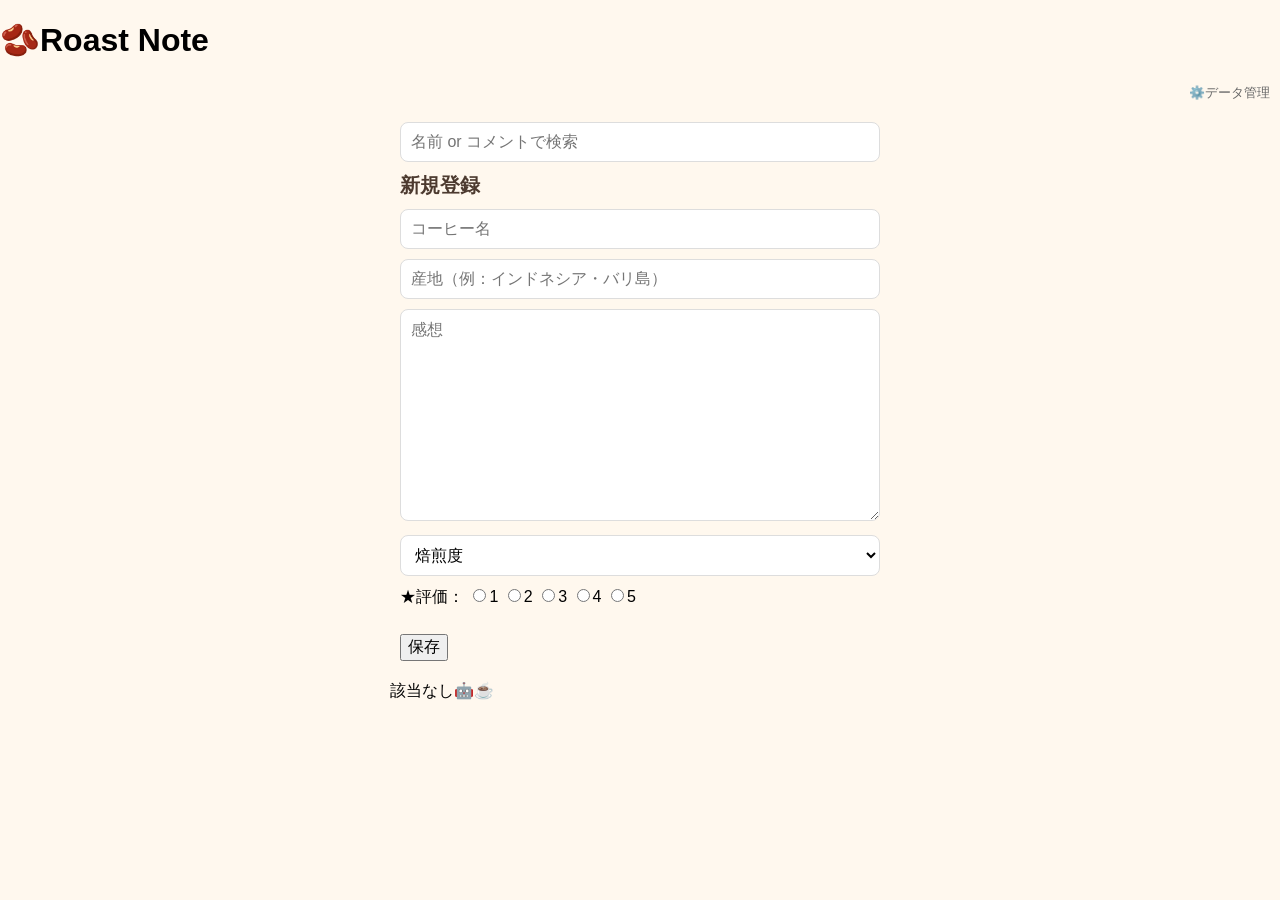
==== docs/index.html @ c2a49d32 "Fix: DB separation" ====
<!DOCTYPE html>
<html>
<head>
  <meta name="viewport" content="width=device-width, initial-scale=1.0">
  <meta charset="UTF-8">
  <title>🫘Roast Note</title>

  <link rel="manifest" href="./manifest.json">
  <link rel="stylesheet" href="style.css">
  <link rel="apple-touch-icon" sizes="180x180" href="./assets/icon.png">
  <meta name="apple-mobile-web-app-capable" content="yes">
  
</head>
<body>
  <h1>🫘Roast Note</h1>

  <button id="data-btn" class="sub-btn">⚙️データ管理</button>
  
  <!-- ===================== -->
  <!-- 検索フォーム -->
  <!-- ===================== -->
  <!--検索欄・タイトル・入力フォームを同一幅で揃えるための共通コンテナ -->
  <div class="content-wrap">
    <input
      type="text"
      id="searchInput"
      placeholder="名前 or コメントで検索"
    />
      
    <!-- ===================== -->
    <!-- 入力フォーム -->
    <!-- ===================== -->
    <h2 class="special-title" id="form-title">新規登録</h2>

    <form id="note-form">
      <input type="text" id="name" placeholder="コーヒー名" /><br>
      <input type="text" id="origin" placeholder="産地（例：インドネシア・バリ島）" /><br>

      <div>
        <textarea id="comment" class="form-textarea" placeholder="感想" rows="10"></textarea>
      </div>

      <select id="roast">
        <option value="">焙煎度</option>
        <option value="light">浅煎り（ライト：-20秒）</option>
        <option value="cinnamon">浅煎り（シナモン：-10秒）</option>
        <option value="medium">中煎り（ミディアム：標準）</option>
        <option value="high">中煎り（ハイ：+20秒）</option>
        <option value="city">深煎り（シティ以上：+40秒～）</option>
      </select><br>

      <div>
        ★評価：
        <label><input type="radio" name="rating" value="1">1</label>
        <label><input type="radio" name="rating" value="2">2</label>
        <label><input type="radio" name="rating" value="3">3</label>
        <label><input type="radio" name="rating" value="4">4</label>
        <label><input type="radio" name="rating" value="5">5</label>
      </div><br>
      
      <button type="submit" id="submit-btn">保存</button>
    </form>
  </div>

  <!-- ===================== -->
  <!-- 一覧表示 -->
  <!-- ===================== -->
  <div id="output"></div>

  <!-- ===================== -->
  <!--   db.js読み込み追加    -->
  <!-- ===================== -->
  <script src="db.js"></script>

  <!-- ===================== -->
  <!-- UI処理 -->
  <!-- ===================== -->
  <script>
    let currentEditId = null;           // 編集用グローバル変数

    async function editNote(id) {
      const data = await getNoteById(id);

      document.getElementById("name").value = data.name;
      document.getElementById("comment").value = data.comment;
      document.getElementById("roast").value = data.roast;
      document.getElementById("origin").value = data.origin;

      if (data.rating) {
        document.querySelector(`input[name="rating"][value="${data.rating}"]`).checked = true;
      }

      currentEditId = id;

      document.getElementById("form-title").textContent = "✏️ 編集中";
      document.getElementById("submit-btn").textContent = "更新";
    }

    // DOM（ページの構造データ）読み込み後に実行
    document.getElementById("note-form").addEventListener("submit", async (e) => {
      e.preventDefault();

      const rating = document.querySelector('input[name="rating"]:checked')?.value;

      const data = {
        // id: crypto.randomUUID(),
        name: document.getElementById("name").value,
        comment: document.getElementById("comment").value,
        rating: rating ? Number(rating) : null,
        roast: document.getElementById("roast").value,
        origin: document.getElementById("origin").value,
        createdAt: new Date().toISOString()
      };

      if (!data.name) {
        alert("コーヒー名は必須だよ🤖☕️");
        return;
      }

       if (currentEditId) {
          data.id = currentEditId;
        } else {
          data.id = crypto.randomUUID();
        }

        await saveNote(data, currentEditId !== null);
        currentEditId = null;

        console.log("保存OK", data);

      // フォームリセット
      e.target.reset();

      // 編集モード解除（UIリセット）
      document.getElementById("form-title").textContent = "新規登録";
      document.getElementById("submit-btn").textContent = "保存";

      // 検索リセット
      document.getElementById("searchInput").value = "";

      // 最後に1回だけ再描画
      renderNotes();

    });

      // =====================
      // フォーマット系
      // =====================
      function formatRoast(roast) {
        const map = {
          light: "浅煎り（ライト：-20秒）",
          cinnamon: "浅煎り（シナモン：-10秒）",
          medium: "中煎り（ミディアム：標準）",
          high: "中煎り（ハイ：+20秒）",
          city: "深煎り（シティ以上：+40秒～）"
        };
        return map[roast] || "不明";
      }

      // =====================
      // UI描画（検索対応版）
      // =====================
      async function renderNotes(keyword = "") {
        const notes = await getAllNotes();                                // 全ノート取得
        const output = document.getElementById("output");                 // 描画先の要素取得

        output.innerHTML = "";                                            // リセット

        // 検索キーワードを小文字化（大文字小文字を区別しない）
        const lowerKeyword = keyword.toLowerCase();

        // フィルタ処理（name + comment 部分一致）
        let filtered;

        if (!lowerKeyword) {
          // 検索なし → 全件表示
          filtered = notes;
        } else {
          // 検索あり → フィルタ
          filtered = notes.filter(note => {
            return (
              note.name?.toLowerCase().includes(lowerKeyword) ||
              note.comment?.toLowerCase().includes(lowerKeyword)
            );
          });
        }
        // 該当なしの場合
        if (filtered.length === 0) {
          output.innerHTML = "<p>該当なし🤖☕️</p>";
          return;
        }

        // 作成日の新しい順に並べ替え
        filtered.sort((a, b) => b.createdAt.localeCompare(a.createdAt));

        // =====================
        // ノート描画処理
        // =====================
        filtered.forEach(note => {
          // カードの外枠
          const div = document.createElement("div");
          div.className = "note-card";

          // カード本体のHTML
          div.innerHTML = `
            <div class="top">☕️ ${note.name ?? "（未入力）"}</div>

            <div class="sub">
              ${formatRoast(note.roast)} / ⭐ <strong>${note.rating ?? "-"}</strong>
            </div>

            <div class="comment">
              ${note.comment ?? "なし"}
            </div>

            ${note.origin ? `<div class="origin">${note.origin}</div>` : ""}
          `;

          // =====================
          // ボタン類（削除・編集）
          // =====================
          // 削除ボタン
          const button = document.createElement("button");
          button.textContent = "削除";
          button.addEventListener("click", async () => {
            await deleteNote(note.id);
            renderNotes();
          });

          // 編集ボタン
          const editBtn = document.createElement("button");
          editBtn.textContent = "編集";
          editBtn.addEventListener("click", () => editNote(note.id));

          // ボタンをまとめるラッパー
          const btnWrapper = document.createElement("div");
          btnWrapper.className = "btn-group";

          btnWrapper.appendChild(editBtn);
          btnWrapper.appendChild(button);

          div.appendChild(btnWrapper);        // カードにボタンを追加
          output.appendChild(div);            // 最終的に output に追加
        });
      }

      renderNotes();
      
      // =====================
      // 検索イベント
      // =====================
      const searchInput = document.getElementById("searchInput");

      searchInput.addEventListener("input", (e) => {
        const keyword = e.target.value;
        renderNotes(keyword);
      });

      // データ管理
      document.getElementById("data-btn").addEventListener("click", () => {
        location.href = "data.html";
      });

  </script>
</body>
</html>
---- docs/style.css ----
/* ===================== */
/* Topページ             */
/* ===================== */
body {
  font-family: sans-serif;
  background:  #FFF8EE;
  margin: 0;
}

/* カードを並べる領域のレイアウト */
#output {
  max-width: 500px;
  margin: 20px auto;
  padding: 0 10px;
}

/* 検索欄・タイトル・入力フォームを同一幅で揃えるための共通コンテナ */
.content-wrap {
  max-width: 500px;
  margin: 0 auto;
  padding: 0 10px;
  box-sizing: border-box;
}

/* フォームタイトルの余白調整 */
#form-title {
  margin: 10px 0;
  padding: 0;
  max-width: none;
  color: #4C3A2F;
}

/* 「新規登録」の文字サイズ変更 */
.special-title {
  font-size: 20px;
  color: #3d2424;
}

/* カードの見た目 */ 
.note-card {
  background: white;
  border-radius: 12px;
  padding: 14px;
  margin-bottom: 16px;
  box-shadow: 0 2px 6px rgba(0,0,0,0.08);
  line-height: 1.5;
}

/* タイトル */ 
.top {
  font-weight: bold;
  font-size: 16px;
  color: #4C3A2F;
}

/* 感想欄 */
.form-textarea {
  width: 100%;
  min-height: 80px;
  box-sizing: border-box;
}

/* 焙煎度・評価のサブ情報 */
.sub {
  color: #666;
  font-size: 13px;
  margin-bottom: 6px;
}

/* サブ情報内の強調部分 */ 
.sub strong {
color: #000;
}

/* 保存内容 */ 
.comment {
  margin: 8px 0;
  height: 80px;       /* 高さ */
  overflow-y: auto;   /* スクロール */
}

/* 原産地の小さな文字 */
.origin {
  font-size: 12px;
  color: #999;
}

/* ボタンの余白 */
button {
  margin-top: 8px;
  margin-right: 8px;
}

.btn-group {
  margin-top: 8px;
}

.btn-group button {
  margin-right: 8px;
}

/* フォーム全体のレイアウト */
form {
  margin: 0;
  padding: 0;
  max-width: none;
}

/* 入力欄のサイズ調整 */
textarea,
input[type="text"],
select {
  width: 100%;
  margin-bottom: 10px;
  border: 1px solid #ddd;
  border-radius: 8px;
  padding: 10px;
  background: #fff;
  box-sizing: border-box; 
}

/* 入力欄のサイズ調整（検索フォーム） */
#searchInput {
  margin: 10px 0;
  max-width: none;
  display: block;
}

/* サブページ移動ボタン */
.sub-btn {
  display: block;
  margin: 8px 10px 16px auto;
  padding: 4px 0;
  background: none;
  border: none;
  font-size: 0.8em;
  color: #666;
  cursor: pointer;
  }

/* iPhoneズーム防止対策 */
input, textarea, select, button {
  font-size: 16px;
}

/* ===================== */
/* Dataページ（Imp / Exp）*/
/* ===================== */

body {
  font-family: sans-serif;
  background: #FFF8EE;
  margin: 0;
}

.header {
  width: min(500px, calc(100% - 64px));
  margin: 10px auto 0;
  box-sizing: border-box;
}

.container {
  width: min(500px, calc(100% - 64px));
  margin: 20px auto;
  box-sizing: border-box;
}

.card {
  background: white;
  border-radius: 12px;
  padding: 12px 16px;
  margin: 0 0 20px;
  box-shadow: 0 2px 6px rgba(0,0,0,0.08);
  box-sizing: border-box;
}

.card h3 {
  margin: 0 0 6px 0;
  line-height: 1.4;
  color: #4C3A2F;
}

.card p {
  font-size: 13px;
  color: #666;
  margin-bottom: 10px;
}

.warning {
  color: #c0392b;
  font-size: 13px;
}

.danger {
  background: #e74c3c;
  color: white;
}

#back-btn {
  margin-bottom: 10px;
}
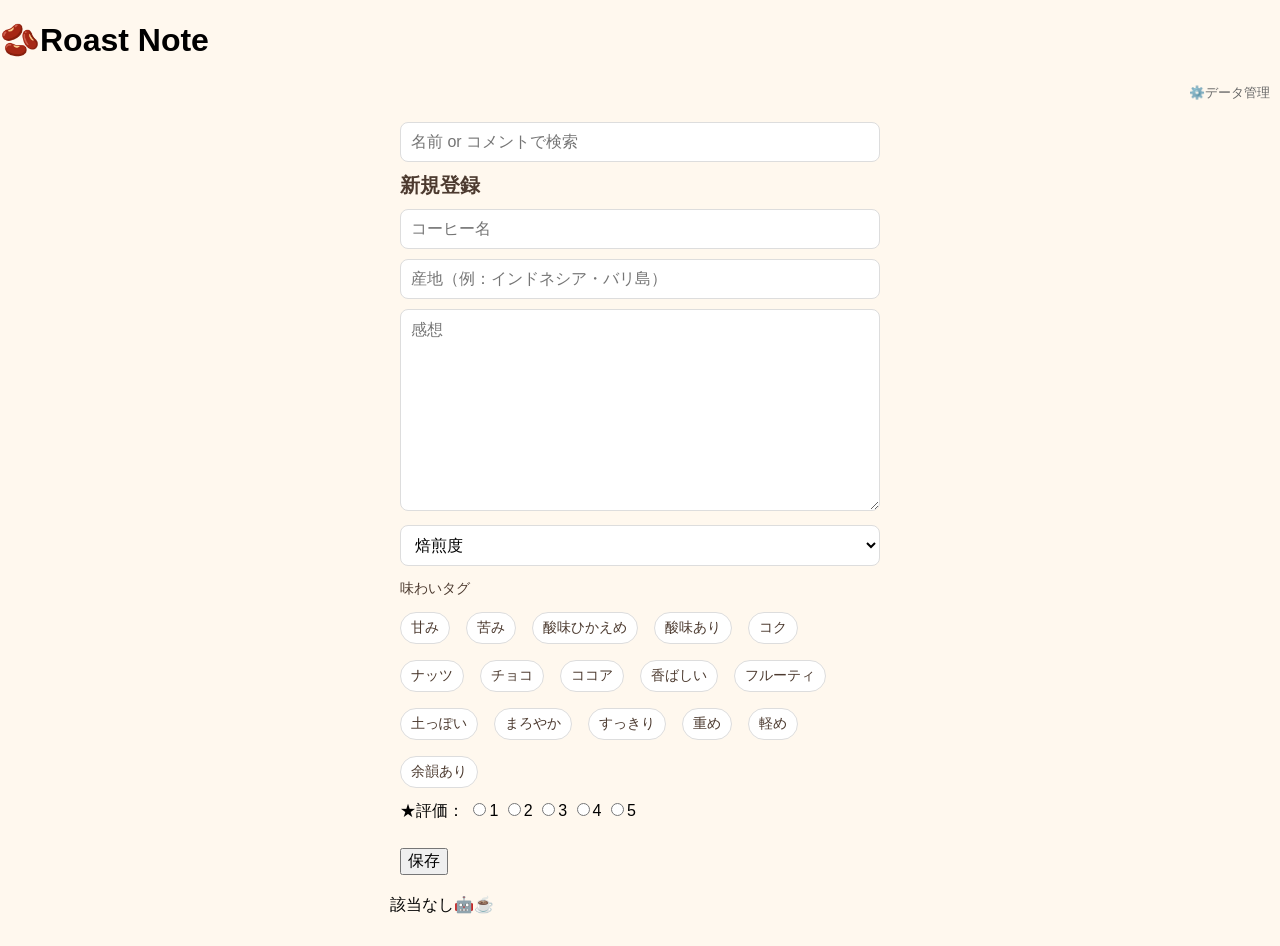
==== commit 7267de68: "Add:tag design" ====
--- a/docs/index.html
+++ b/docs/index.html
@@ -6,7 +6,7 @@
   <title>🫘Roast Note</title>
 
   <link rel="manifest" href="./manifest.json">
-  <link rel="stylesheet" href="style.css">
+  <link rel="stylesheet" href="./css/style.css">
   <link rel="apple-touch-icon" sizes="180x180" href="./assets/icon.png">
   <meta name="apple-mobile-web-app-capable" content="yes">
   
@@ -49,6 +49,11 @@
         <option value="city">深煎り（シティ以上：+40秒～）</option>
       </select><br>
 
+      <div class="tag-area">
+        <div class="tag-title">味わいタグ</div>
+        <div id="tag-list" class="tag-list"></div>
+      </div>
+
       <div>
         ★評価：
         <label><input type="radio" name="rating" value="1">1</label>
@@ -68,199 +73,10 @@
   <div id="output"></div>
 
   <!-- ===================== -->
-  <!--   db.js読み込み追加    -->
+  <!--   db.js, ui.js 読み込み追加 -->
   <!-- ===================== -->
-  <script src="db.js"></script>
-
-  <!-- ===================== -->
-  <!-- UI処理 -->
-  <!-- ===================== -->
-  <script>
-    let currentEditId = null;           // 編集用グローバル変数
-
-    async function editNote(id) {
-      const data = await getNoteById(id);
-
-      document.getElementById("name").value = data.name;
-      document.getElementById("comment").value = data.comment;
-      document.getElementById("roast").value = data.roast;
-      document.getElementById("origin").value = data.origin;
-
-      if (data.rating) {
-        document.querySelector(`input[name="rating"][value="${data.rating}"]`).checked = true;
-      }
-
-      currentEditId = id;
-
-      document.getElementById("form-title").textContent = "✏️ 編集中";
-      document.getElementById("submit-btn").textContent = "更新";
-    }
-
-    // DOM（ページの構造データ）読み込み後に実行
-    document.getElementById("note-form").addEventListener("submit", async (e) => {
-      e.preventDefault();
-
-      const rating = document.querySelector('input[name="rating"]:checked')?.value;
-
-      const data = {
-        // id: crypto.randomUUID(),
-        name: document.getElementById("name").value,
-        comment: document.getElementById("comment").value,
-        rating: rating ? Number(rating) : null,
-        roast: document.getElementById("roast").value,
-        origin: document.getElementById("origin").value,
-        createdAt: new Date().toISOString()
-      };
-
-      if (!data.name) {
-        alert("コーヒー名は必須だよ🤖☕️");
-        return;
-      }
-
-       if (currentEditId) {
-          data.id = currentEditId;
-        } else {
-          data.id = crypto.randomUUID();
-        }
-
-        await saveNote(data, currentEditId !== null);
-        currentEditId = null;
-
-        console.log("保存OK", data);
-
-      // フォームリセット
-      e.target.reset();
-
-      // 編集モード解除（UIリセット）
-      document.getElementById("form-title").textContent = "新規登録";
-      document.getElementById("submit-btn").textContent = "保存";
-
-      // 検索リセット
-      document.getElementById("searchInput").value = "";
-
-      // 最後に1回だけ再描画
-      renderNotes();
-
-    });
-
-      // =====================
-      // フォーマット系
-      // =====================
-      function formatRoast(roast) {
-        const map = {
-          light: "浅煎り（ライト：-20秒）",
-          cinnamon: "浅煎り（シナモン：-10秒）",
-          medium: "中煎り（ミディアム：標準）",
-          high: "中煎り（ハイ：+20秒）",
-          city: "深煎り（シティ以上：+40秒～）"
-        };
-        return map[roast] || "不明";
-      }
-
-      // =====================
-      // UI描画（検索対応版）
-      // =====================
-      async function renderNotes(keyword = "") {
-        const notes = await getAllNotes();                                // 全ノート取得
-        const output = document.getElementById("output");                 // 描画先の要素取得
-
-        output.innerHTML = "";                                            // リセット
-
-        // 検索キーワードを小文字化（大文字小文字を区別しない）
-        const lowerKeyword = keyword.toLowerCase();
-
-        // フィルタ処理（name + comment 部分一致）
-        let filtered;
-
-        if (!lowerKeyword) {
-          // 検索なし → 全件表示
-          filtered = notes;
-        } else {
-          // 検索あり → フィルタ
-          filtered = notes.filter(note => {
-            return (
-              note.name?.toLowerCase().includes(lowerKeyword) ||
-              note.comment?.toLowerCase().includes(lowerKeyword)
-            );
-          });
-        }
-        // 該当なしの場合
-        if (filtered.length === 0) {
-          output.innerHTML = "<p>該当なし🤖☕️</p>";
-          return;
-        }
-
-        // 作成日の新しい順に並べ替え
-        filtered.sort((a, b) => b.createdAt.localeCompare(a.createdAt));
-
-        // =====================
-        // ノート描画処理
-        // =====================
-        filtered.forEach(note => {
-          // カードの外枠
-          const div = document.createElement("div");
-          div.className = "note-card";
-
-          // カード本体のHTML
-          div.innerHTML = `
-            <div class="top">☕️ ${note.name ?? "（未入力）"}</div>
-
-            <div class="sub">
-              ${formatRoast(note.roast)} / ⭐ <strong>${note.rating ?? "-"}</strong>
-            </div>
-
-            <div class="comment">
-              ${note.comment ?? "なし"}
-            </div>
-
-            ${note.origin ? `<div class="origin">${note.origin}</div>` : ""}
-          `;
-
-          // =====================
-          // ボタン類（削除・編集）
-          // =====================
-          // 削除ボタン
-          const button = document.createElement("button");
-          button.textContent = "削除";
-          button.addEventListener("click", async () => {
-            await deleteNote(note.id);
-            renderNotes();
-          });
-
-          // 編集ボタン
-          const editBtn = document.createElement("button");
-          editBtn.textContent = "編集";
-          editBtn.addEventListener("click", () => editNote(note.id));
-
-          // ボタンをまとめるラッパー
-          const btnWrapper = document.createElement("div");
-          btnWrapper.className = "btn-group";
-
-          btnWrapper.appendChild(editBtn);
-          btnWrapper.appendChild(button);
-
-          div.appendChild(btnWrapper);        // カードにボタンを追加
-          output.appendChild(div);            // 最終的に output に追加
-        });
-      }
-
-      renderNotes();
-      
-      // =====================
-      // 検索イベント
-      // =====================
-      const searchInput = document.getElementById("searchInput");
-
-      searchInput.addEventListener("input", (e) => {
-        const keyword = e.target.value;
-        renderNotes(keyword);
-      });
-
-      // データ管理
-      document.getElementById("data-btn").addEventListener("click", () => {
-        location.href = "data.html";
-      });
-
-  </script>
+  <script src="./js/db.js"></script>
+  <script src="./js/ui.js"></script>
+  
 </body>
 </html>
--- a/docs/css/style.css
+++ b/docs/css/style.css
@@ -0,0 +1,251 @@
+/* ===================== */
+/* Topページ             */
+/* ===================== */
+body {
+  font-family: sans-serif;
+  background:  #FFF8EE;
+  margin: 0;
+}
+
+/* カードを並べる領域のレイアウト */
+#output {
+  max-width: 500px;
+  margin: 20px auto;
+  padding: 0 10px;
+}
+
+/* 検索欄・タイトル・入力フォームを同一幅で揃えるための共通コンテナ */
+.content-wrap {
+  max-width: 500px;
+  margin: 0 auto;
+  padding: 0 10px;
+  box-sizing: border-box;
+}
+
+/* フォームタイトルの余白調整 */
+#form-title {
+  margin: 10px 0;
+  padding: 0;
+  max-width: none;
+  color: #4C3A2F;
+}
+
+/* 「新規登録」の文字サイズ変更 */
+.special-title {
+  font-size: 20px;
+  color: #3d2424;
+}
+
+/* カードの見た目 */ 
+.note-card {
+  background: white;
+  border-radius: 12px;
+  padding: 14px;
+  margin-bottom: 16px;
+  box-shadow: 0 2px 6px rgba(0,0,0,0.08);
+  line-height: 1.5;
+}
+
+/* タイトル */ 
+.top {
+  font-weight: bold;
+  font-size: 16px;
+  color: #4C3A2F;
+}
+
+/* 感想欄 */
+.form-textarea {
+  width: 100%;
+  min-height: 80px;
+  box-sizing: border-box;
+}
+
+/* 焙煎度・評価のサブ情報 */
+.sub {
+  color: #666;
+  font-size: 13px;
+  margin-bottom: 6px;
+}
+
+/* サブ情報内の強調部分 */ 
+.sub strong {
+color: #000;
+}
+
+/* 保存内容 */ 
+.comment {
+  margin: 8px 0;
+  height: 80px;       /* 高さ */
+  overflow-y: auto;   /* スクロール */
+}
+
+/* 原産地の小さな文字 */
+.origin {
+  font-size: 12px;
+  color: #999;
+}
+
+/* ボタンの余白 */
+button {
+  margin-top: 8px;
+  margin-right: 8px;
+}
+
+.btn-group {
+  margin-top: 8px;
+}
+
+.btn-group button {
+  margin-right: 8px;
+}
+
+/* フォーム全体のレイアウト */
+form {
+  margin: 0;
+  padding: 0;
+  max-width: none;
+}
+
+/* 入力欄のサイズ調整 */
+textarea,
+input[type="text"],
+select {
+  width: 100%;
+  margin-bottom: 10px;
+  border: 1px solid #ddd;
+  border-radius: 8px;
+  padding: 10px;
+  background: #fff;
+  box-sizing: border-box; 
+}
+
+/* 入力欄のサイズ調整（検索フォーム） */
+#searchInput {
+  margin: 10px 0;
+  max-width: none;
+  display: block;
+}
+
+/* サブページ移動ボタン */
+.sub-btn {
+  display: block;
+  margin: 8px 10px 16px auto;
+  padding: 4px 0;
+  background: none;
+  border: none;
+  font-size: 0.8em;
+  color: #666;
+  cursor: pointer;
+  }
+
+/* iPhoneズーム防止対策 */
+input, textarea, select, button {
+  font-size: 16px;
+}
+
+/* ===================== */
+/* Dataページ（Imp / Exp）*/
+/* ===================== */
+
+body {
+  font-family: sans-serif;
+  background: #FFF8EE;
+  margin: 0;
+}
+
+.header {
+  width: min(500px, calc(100% - 64px));
+  margin: 10px auto 0;
+  box-sizing: border-box;
+}
+
+.container {
+  width: min(500px, calc(100% - 64px));
+  margin: 20px auto;
+  box-sizing: border-box;
+}
+
+.card {
+  background: white;
+  border-radius: 12px;
+  padding: 12px 16px;
+  margin: 0 0 20px;
+  box-shadow: 0 2px 6px rgba(0,0,0,0.08);
+  box-sizing: border-box;
+}
+
+.card h3 {
+  margin: 0 0 6px 0;
+  line-height: 1.4;
+  color: #4C3A2F;
+}
+
+.card p {
+  font-size: 13px;
+  color: #666;
+  margin-bottom: 10px;
+}
+
+.warning {
+  color: #c0392b;
+  font-size: 13px;
+}
+
+.danger {
+  background: #e74c3c;
+  color: white;
+}
+
+#back-btn {
+  margin-bottom: 10px;
+}
+
+/* ===================== */
+/* 味わいタグ             */
+/* ===================== */
+.tag-area {
+  margin: 4px 0 12px;
+}
+
+.tag-title {
+  font-size: 14px;
+  color: #4C3A2F;
+  margin-bottom: 6px;
+}
+
+.tag-list {
+  display: flex;
+  flex-wrap: wrap;
+  gap: 8px;
+}
+
+.tag-chip {
+  border: 1px solid #ddd;
+  border-radius: 999px;
+  padding: 6px 10px;
+  background: #fff;
+  color: #4C3A2F;
+  font-size: 14px;
+  cursor: pointer;
+}
+
+.tag-chip.selected {
+  background: #4C3A2F;
+  color: #fff;
+  border-color: #4C3A2F;
+}
+
+.note-tags {
+  display: flex;
+  flex-wrap: wrap;
+  gap: 6px;
+  margin: 8px 0;
+}
+
+.note-tag {
+  border-radius: 999px;
+  padding: 3px 8px;
+  background: #F3E7D8;
+  color: #4C3A2F;
+  font-size: 12px;
+}
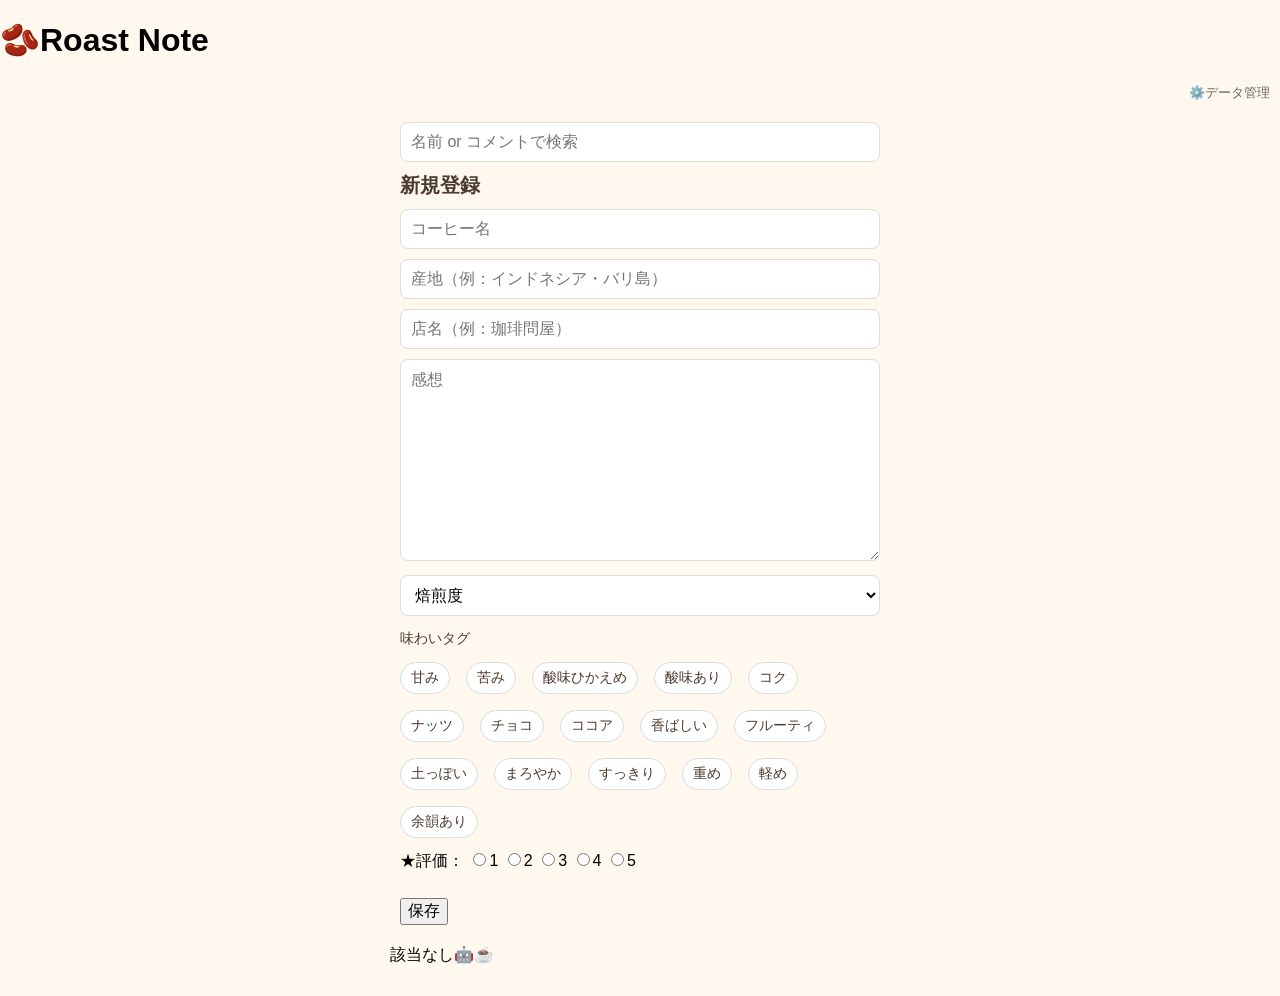
==== commit 38a23f85: "Add:Duplicate check, shop name" ====
--- a/docs/index.html
+++ b/docs/index.html
@@ -35,6 +35,7 @@
     <form id="note-form">
       <input type="text" id="name" placeholder="コーヒー名" /><br>
       <input type="text" id="origin" placeholder="産地（例：インドネシア・バリ島）" /><br>
+      <input type="text" id="shop" placeholder="店名（例：珈琲問屋）" /><br>
 
       <div>
         <textarea id="comment" class="form-textarea" placeholder="感想" rows="10"></textarea>
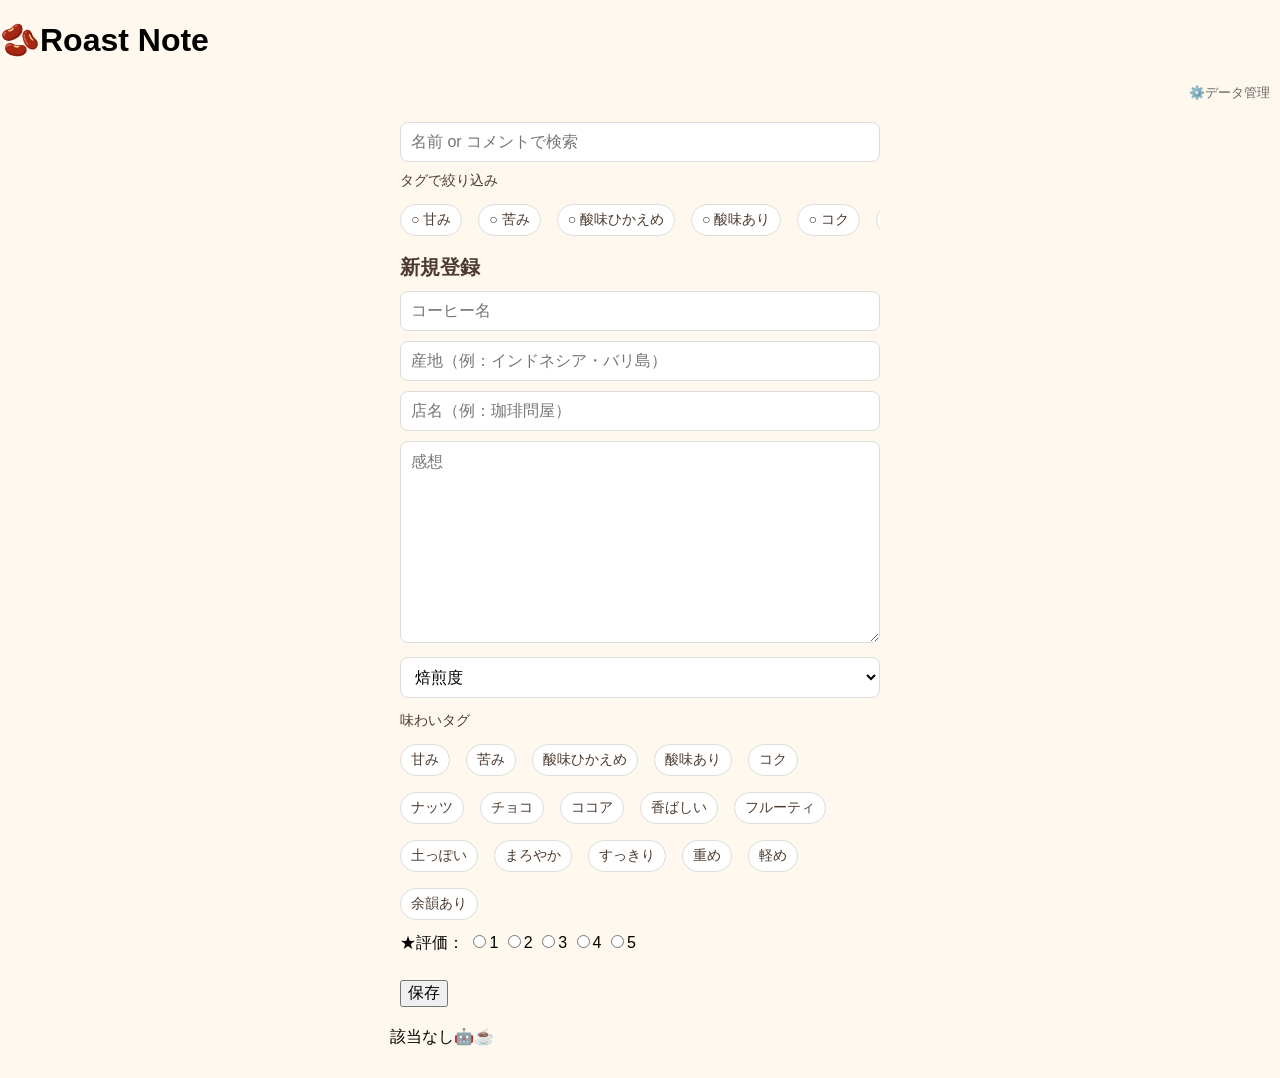
==== commit 7096baa1: "Add:Tag filter" ====
--- a/docs/index.html
+++ b/docs/index.html
@@ -30,6 +30,11 @@
     <!-- ===================== -->
     <!-- 入力フォーム -->
     <!-- ===================== -->
+    <div class="tag-filter-area">
+      <div class="tag-title">タグで絞り込み</div>
+      <div id="tag-filter-list" class="tag-list"></div>
+    </div>
+    
     <h2 class="special-title" id="form-title">新規登録</h2>
 
     <form id="note-form">
--- a/docs/css/style.css
+++ b/docs/css/style.css
@@ -249,3 +249,25 @@
   color: #4C3A2F;
   font-size: 12px;
 }
+
+/* ===================== */
+/* タグ絞り込みUI         */
+/* ===================== */
+.tag-filter-area {
+  margin: 4px 0 12px;
+}
+
+#tag-filter-list {
+  display: flex;
+  flex-wrap: nowrap;
+  gap: 8px;
+  overflow-x: auto;
+  padding-bottom: 6px;
+  -webkit-overflow-scrolling: touch;
+}
+
+#tag-filter-list .tag-chip {
+  flex: 0 0 auto;
+  white-space: nowrap;
+}
+
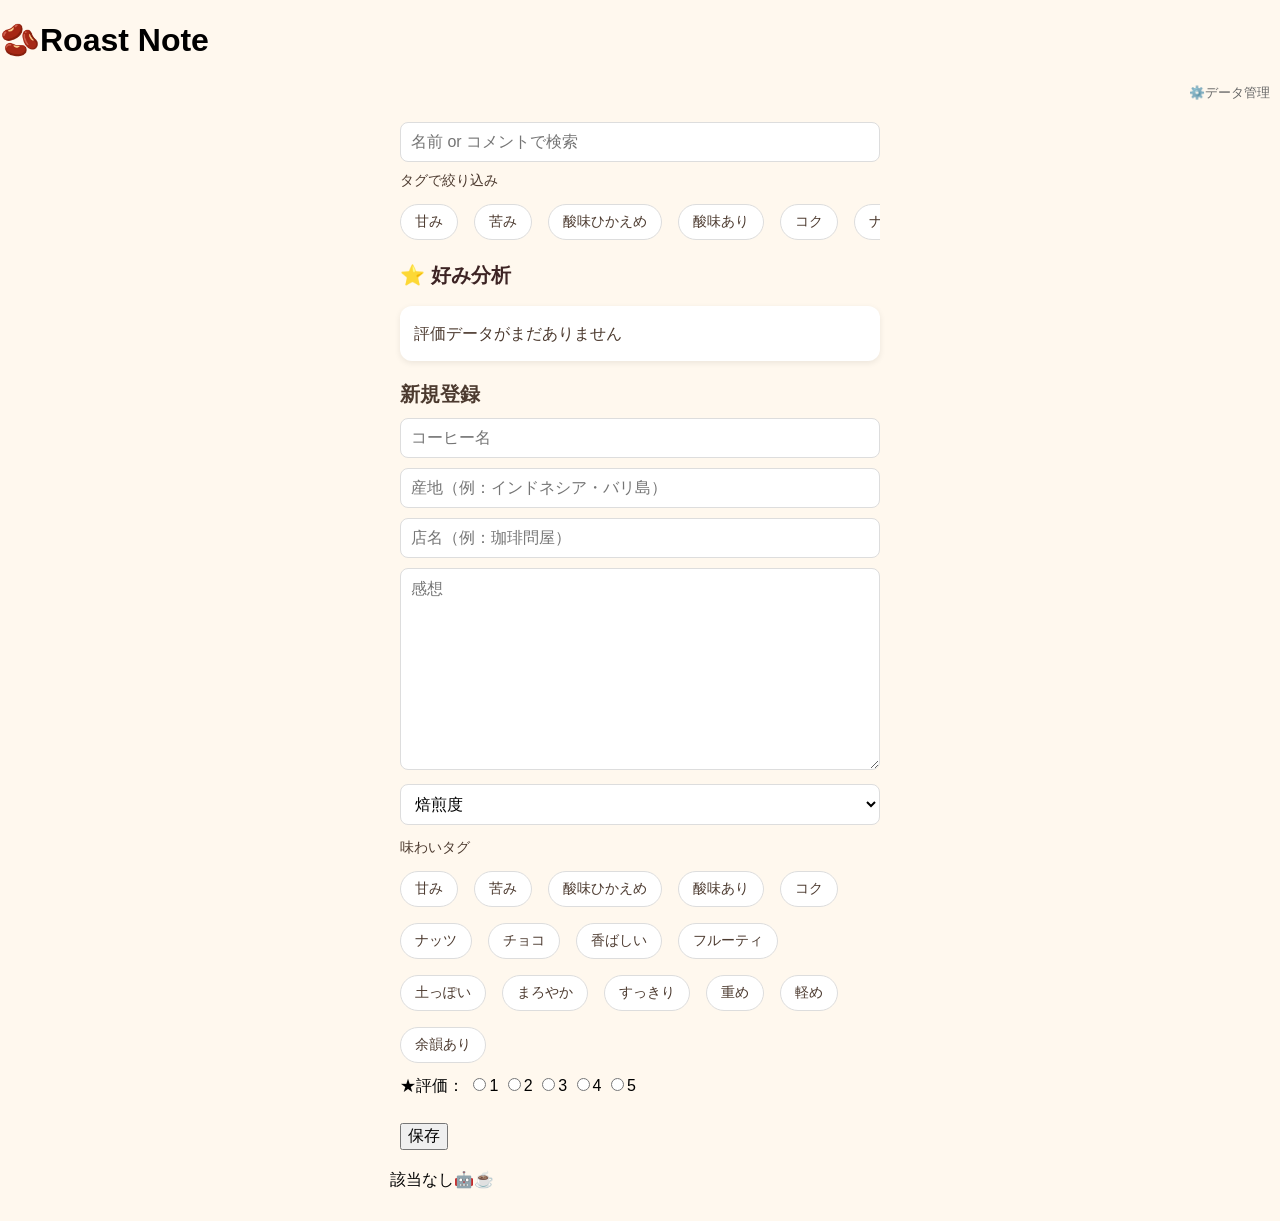
==== commit 51d652d1: "Add:analyzePreferences(), Total number" ====
--- a/docs/index.html
+++ b/docs/index.html
@@ -35,6 +35,17 @@
       <div id="tag-filter-list" class="tag-list"></div>
     </div>
     
+      <!-- ===================== -->
+    <!-- 好み分析 -->
+    <!-- ===================== -->
+    <div class="analysis-area">
+      <h2 class="special-title">⭐ 好み分析</h2>
+
+      <div id="analysis-content" class="analysis-card">
+        分析データなし
+      </div>
+    </div>
+
     <h2 class="special-title" id="form-title">新規登録</h2>
 
     <form id="note-form">
--- a/docs/css/style.css
+++ b/docs/css/style.css
@@ -222,17 +222,22 @@
 .tag-chip {
   border: 1px solid #ddd;
   border-radius: 999px;
-  padding: 6px 10px;
+  padding: 8px 14px;
   background: #fff;
   color: #4C3A2F;
   font-size: 14px;
   cursor: pointer;
+  transition: background 0.15s ease, color 0.15s ease, box-shadow 0.15s ease, transform 0.15s ease;
 }
 
 .tag-chip.selected {
   background: #4C3A2F;
   color: #fff;
   border-color: #4C3A2F;
+}
+
+.tag-chip:active {
+  transform: scale(0.97);
 }
 
 .note-tags {
@@ -271,3 +276,36 @@
   white-space: nowrap;
 }
 
+/* ===================== */
+/* 好み分析UI             */
+/* ===================== */
+.analysis-area {
+  margin: 12px 0 20px;
+}
+
+.analysis-card {
+  background: #fff;
+  border-radius: 12px;
+  padding: 14px;
+  box-shadow: 0 2px 6px rgba(0,0,0,0.08);
+  line-height: 1.7;
+  color: #4C3A2F;
+}
+
+.analysis-section {
+  margin-bottom: 12px;
+}
+
+.analysis-section:last-child {
+  margin-bottom: 0;
+}
+
+.analysis-label {
+  font-weight: bold;
+  margin-bottom: 4px;
+}
+
+.analysis-item {
+  font-size: 14px;
+  color: #555;
+}
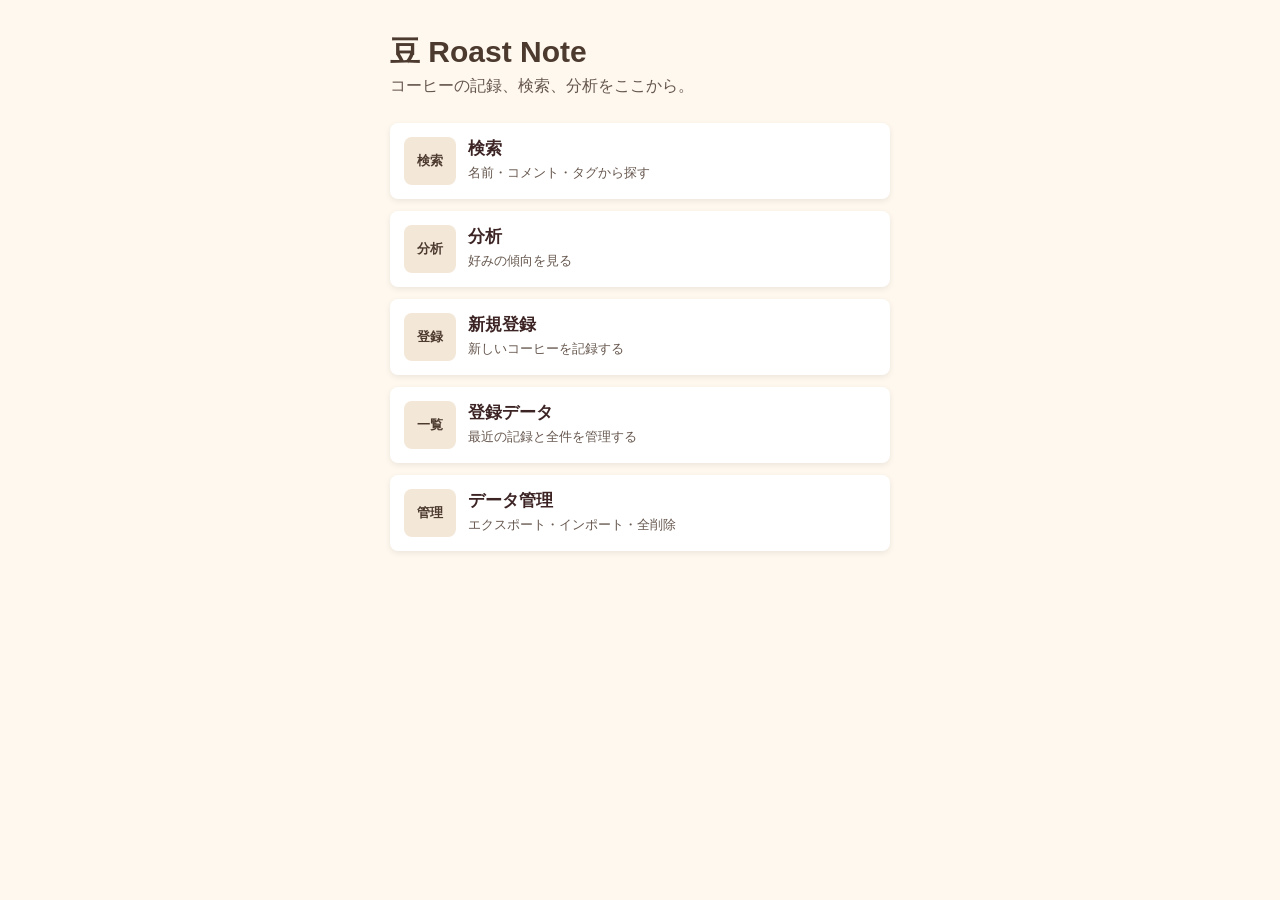
==== commit 0543a023: "Roast Note Ver.2" ====
--- a/docs/index.html
+++ b/docs/index.html
@@ -1,99 +1,52 @@
 <!DOCTYPE html>
-<html>
+<html lang="ja">
 <head>
+  <meta charset="UTF-8">
   <meta name="viewport" content="width=device-width, initial-scale=1.0">
-  <meta charset="UTF-8">
-  <title>🫘Roast Note</title>
-
+  <title>Roast Note</title>
   <link rel="manifest" href="./manifest.json">
   <link rel="stylesheet" href="./css/style.css">
   <link rel="apple-touch-icon" sizes="180x180" href="./assets/icon.png">
   <meta name="apple-mobile-web-app-capable" content="yes">
-  
 </head>
 <body>
-  <h1>🫘Roast Note</h1>
+  <header class="app-header home-header">
+    <h1><a href="./index.html" class="logo-link">Roast Note</a></h1>
+    <p class="lead">コーヒーの記録、検索、分析をここから。</p>
+  </header>
 
-  <button id="data-btn" class="sub-btn">⚙️データ管理</button>
-  
-  <!-- ===================== -->
-  <!-- 検索フォーム -->
-  <!-- ===================== -->
-  <!--検索欄・タイトル・入力フォームを同一幅で揃えるための共通コンテナ -->
-  <div class="content-wrap">
-    <input
-      type="text"
-      id="searchInput"
-      placeholder="名前 or コメントで検索"
-    />
-      
-    <!-- ===================== -->
-    <!-- 入力フォーム -->
-    <!-- ===================== -->
-    <div class="tag-filter-area">
-      <div class="tag-title">タグで絞り込み</div>
-      <div id="tag-filter-list" class="tag-list"></div>
-    </div>
-    
-      <!-- ===================== -->
-    <!-- 好み分析 -->
-    <!-- ===================== -->
-    <div class="analysis-area">
-      <h2 class="special-title">⭐ 好み分析</h2>
+  <main class="container">
+    <nav class="home-menu" aria-label="メインメニュー">
+      <a class="menu-card" href="./search.html">
+        <span class="menu-icon">検索</span>
+        <strong>検索</strong>
+        <span>名前・コメント・タグから探す</span>
+      </a>
 
-      <div id="analysis-content" class="analysis-card">
-        分析データなし
-      </div>
-    </div>
+      <a class="menu-card" href="./analysis.html">
+        <span class="menu-icon">分析</span>
+        <strong>分析</strong>
+        <span>好みの傾向を見る</span>
+      </a>
 
-    <h2 class="special-title" id="form-title">新規登録</h2>
+      <a class="menu-card" href="./register.html">
+        <span class="menu-icon">登録</span>
+        <strong>新規登録</strong>
+        <span>新しいコーヒーを記録する</span>
+      </a>
 
-    <form id="note-form">
-      <input type="text" id="name" placeholder="コーヒー名" /><br>
-      <input type="text" id="origin" placeholder="産地（例：インドネシア・バリ島）" /><br>
-      <input type="text" id="shop" placeholder="店名（例：珈琲問屋）" /><br>
+      <a class="menu-card" href="./records.html">
+        <span class="menu-icon">一覧</span>
+        <strong>登録データ</strong>
+        <span>最近の記録と全件を管理する</span>
+      </a>
 
-      <div>
-        <textarea id="comment" class="form-textarea" placeholder="感想" rows="10"></textarea>
-      </div>
-
-      <select id="roast">
-        <option value="">焙煎度</option>
-        <option value="light">浅煎り（ライト：-20秒）</option>
-        <option value="cinnamon">浅煎り（シナモン：-10秒）</option>
-        <option value="medium">中煎り（ミディアム：標準）</option>
-        <option value="high">中煎り（ハイ：+20秒）</option>
-        <option value="city">深煎り（シティ以上：+40秒～）</option>
-      </select><br>
-
-      <div class="tag-area">
-        <div class="tag-title">味わいタグ</div>
-        <div id="tag-list" class="tag-list"></div>
-      </div>
-
-      <div>
-        ★評価：
-        <label><input type="radio" name="rating" value="1">1</label>
-        <label><input type="radio" name="rating" value="2">2</label>
-        <label><input type="radio" name="rating" value="3">3</label>
-        <label><input type="radio" name="rating" value="4">4</label>
-        <label><input type="radio" name="rating" value="5">5</label>
-      </div><br>
-      
-      <button type="submit" id="submit-btn">保存</button>
-    </form>
-  </div>
-
-  <!-- ===================== -->
-  <!-- 一覧表示 -->
-  <!-- ===================== -->
-  <div id="output"></div>
-
-  <!-- ===================== -->
-  <!--   db.js, ui.js 読み込み追加 -->
-  <!-- ===================== -->
-  <script src="./js/db.js"></script>
-  <script src="./js/ui.js"></script>
-  
+      <a class="menu-card" href="./settings.html">
+        <span class="menu-icon">管理</span>
+        <strong>データ管理</strong>
+        <span>エクスポート・インポート・全削除</span>
+      </a>
+    </nav>
+  </main>
 </body>
-</html>+</html>
--- a/docs/css/style.css
+++ b/docs/css/style.css
@@ -1,114 +1,138 @@
-/* ===================== */
-/* Topページ             */
-/* ===================== */
 body {
+  margin: 0;
+  background: #fff8ee;
+  color: #3d2424;
   font-family: sans-serif;
-  background:  #FFF8EE;
+}
+
+a {
+  color: inherit;
+  text-decoration: none;
+}
+
+.app-header {
+  width: min(500px, calc(100% - 32px));
+  margin: 0 auto;
+  padding: 18px 0 8px;
+  box-sizing: border-box;
+}
+
+.home-header {
+  padding-top: 32px;
+}
+
+.app-header h1,
+.app-header h2,
+.app-header p {
   margin: 0;
 }
 
-/* カードを並べる領域のレイアウト */
-#output {
-  max-width: 500px;
-  margin: 20px auto;
-  padding: 0 10px;
-}
-
-/* 検索欄・タイトル・入力フォームを同一幅で揃えるための共通コンテナ */
-.content-wrap {
-  max-width: 500px;
-  margin: 0 auto;
-  padding: 0 10px;
+.app-header h1 {
+  color: #4c3a2f;
+  font-size: 30px;
+}
+
+.app-header h2 {
+  margin-top: 10px;
+  font-size: 20px;
+}
+
+.logo-link::before {
+  content: "豆 ";
+}
+
+.lead {
+  margin-top: 8px;
+  color: #66574e;
+  line-height: 1.6;
+}
+
+.home-link {
+  display: inline-block;
+  margin-bottom: 10px;
+  color: #66574e;
+  font-size: 14px;
+}
+
+.container {
+  width: min(500px, calc(100% - 32px));
+  margin: 16px auto 32px;
   box-sizing: border-box;
 }
 
-/* フォームタイトルの余白調整 */
-#form-title {
-  margin: 10px 0;
+.home-menu {
+  display: grid;
+  gap: 12px;
+}
+
+.menu-card,
+.card,
+.panel,
+.note-card,
+.analysis-card {
+  background: #fff;
+  border-radius: 8px;
+  box-shadow: 0 2px 6px rgba(0, 0, 0, 0.08);
+  box-sizing: border-box;
+}
+
+.menu-card {
+  display: grid;
+  grid-template-columns: 52px 1fr;
+  gap: 2px 12px;
+  padding: 14px;
+}
+
+.menu-card strong {
+  font-size: 17px;
+}
+
+.menu-card span:last-child {
+  color: #66574e;
+  font-size: 13px;
+}
+
+.menu-icon {
+  grid-row: span 2;
+  display: grid;
+  place-items: center;
+  min-height: 48px;
+  border-radius: 8px;
+  background: #f3e7d8;
+  color: #4c3a2f;
+  font-size: 13px;
+  font-weight: bold;
+}
+
+.card,
+.panel,
+.analysis-card {
+  margin-bottom: 16px;
+  padding: 14px;
+}
+
+.flush-panel {
+  box-shadow: none;
   padding: 0;
-  max-width: none;
-  color: #4C3A2F;
-}
-
-/* 「新規登録」の文字サイズ変更 */
-.special-title {
-  font-size: 20px;
-  color: #3d2424;
-}
-
-/* カードの見た目 */ 
-.note-card {
-  background: white;
-  border-radius: 12px;
-  padding: 14px;
-  margin-bottom: 16px;
-  box-shadow: 0 2px 6px rgba(0,0,0,0.08);
-  line-height: 1.5;
-}
-
-/* タイトル */ 
-.top {
-  font-weight: bold;
+}
+
+.card h3,
+.panel h3 {
+  margin: 0 0 8px;
+  color: #4c3a2f;
   font-size: 16px;
-  color: #4C3A2F;
-}
-
-/* 感想欄 */
-.form-textarea {
-  width: 100%;
-  min-height: 80px;
-  box-sizing: border-box;
-}
-
-/* 焙煎度・評価のサブ情報 */
-.sub {
-  color: #666;
-  font-size: 13px;
-  margin-bottom: 6px;
-}
-
-/* サブ情報内の強調部分 */ 
-.sub strong {
-color: #000;
-}
-
-/* 保存内容 */ 
-.comment {
-  margin: 8px 0;
-  height: 80px;       /* 高さ */
-  overflow-y: auto;   /* スクロール */
-}
-
-/* 原産地の小さな文字 */
-.origin {
-  font-size: 12px;
-  color: #999;
-}
-
-/* ボタンの余白 */
-button {
-  margin-top: 8px;
-  margin-right: 8px;
-}
-
-.btn-group {
-  margin-top: 8px;
-}
-
-.btn-group button {
-  margin-right: 8px;
-}
-
-/* フォーム全体のレイアウト */
-form {
-  margin: 0;
-  padding: 0;
-  max-width: none;
-}
-
-/* 入力欄のサイズ調整 */
+}
+
+.card p {
+  margin: 0 0 10px;
+  color: #66574e;
+  font-size: 13px;
+  line-height: 1.6;
+}
+
+input[type="text"],
+input[type="file"],
 textarea,
-input[type="text"],
 select {
   width: 100%;
   margin-bottom: 10px;
@@ -116,101 +140,45 @@
   border-radius: 8px;
   padding: 10px;
   background: #fff;
-  box-sizing: border-box; 
-}
-
-/* 入力欄のサイズ調整（検索フォーム） */
-#searchInput {
-  margin: 10px 0;
-  max-width: none;
-  display: block;
-}
-
-/* サブページ移動ボタン */
-.sub-btn {
-  display: block;
-  margin: 8px 10px 16px auto;
-  padding: 4px 0;
-  background: none;
-  border: none;
-  font-size: 0.8em;
-  color: #666;
+  box-sizing: border-box;
+}
+
+input,
+textarea,
+select,
+button {
+  font-size: 16px;
+}
+
+.form-textarea {
+  min-height: 120px;
+}
+
+button {
+  min-height: 40px;
+  border: 0;
+  border-radius: 8px;
+  padding: 8px 14px;
+  background: #4c3a2f;
+  color: #fff;
   cursor: pointer;
-  }
-
-/* iPhoneズーム防止対策 */
-input, textarea, select, button {
-  font-size: 16px;
-}
-
-/* ===================== */
-/* Dataページ（Imp / Exp）*/
-/* ===================== */
-
-body {
-  font-family: sans-serif;
-  background: #FFF8EE;
-  margin: 0;
-}
-
-.header {
-  width: min(500px, calc(100% - 64px));
-  margin: 10px auto 0;
-  box-sizing: border-box;
-}
-
-.container {
-  width: min(500px, calc(100% - 64px));
-  margin: 20px auto;
-  box-sizing: border-box;
-}
-
-.card {
-  background: white;
-  border-radius: 12px;
-  padding: 12px 16px;
-  margin: 0 0 20px;
-  box-shadow: 0 2px 6px rgba(0,0,0,0.08);
-  box-sizing: border-box;
-}
-
-.card h3 {
-  margin: 0 0 6px 0;
-  line-height: 1.4;
-  color: #4C3A2F;
-}
-
-.card p {
-  font-size: 13px;
-  color: #666;
-  margin-bottom: 10px;
-}
-
-.warning {
-  color: #c0392b;
-  font-size: 13px;
+}
+
+.secondary-btn {
+  background: #f3e7d8;
+  color: #4c3a2f;
 }
 
 .danger {
-  background: #e74c3c;
-  color: white;
-}
-
-#back-btn {
-  margin-bottom: 10px;
-}
-
-/* ===================== */
-/* 味わいタグ             */
-/* ===================== */
-.tag-area {
-  margin: 4px 0 12px;
-}
-
-.tag-title {
-  font-size: 14px;
-  color: #4C3A2F;
-  margin-bottom: 6px;
+  background: #c0392b;
+  color: #fff;
+}
+
+.btn-group {
+  display: flex;
+  flex-wrap: wrap;
+  gap: 8px;
+  margin-top: 10px;
 }
 
 .tag-list {
@@ -219,25 +187,78 @@
   gap: 8px;
 }
 
+#tag-filter-list {
+  flex-wrap: nowrap;
+  overflow-x: auto;
+  padding-bottom: 6px;
+  -webkit-overflow-scrolling: touch;
+}
+
 .tag-chip {
+  flex: 0 0 auto;
+  min-height: 34px;
   border: 1px solid #ddd;
   border-radius: 999px;
-  padding: 8px 14px;
+  padding: 6px 12px;
   background: #fff;
-  color: #4C3A2F;
+  color: #4c3a2f;
   font-size: 14px;
-  cursor: pointer;
-  transition: background 0.15s ease, color 0.15s ease, box-shadow 0.15s ease, transform 0.15s ease;
 }
 
 .tag-chip.selected {
-  background: #4C3A2F;
+  border-color: #4c3a2f;
+  background: #4c3a2f;
   color: #fff;
-  border-color: #4C3A2F;
-}
-
-.tag-chip:active {
-  transform: scale(0.97);
+}
+
+.rating-field {
+  margin: 0;
+  border: 0;
+  padding: 0;
+}
+
+.rating-field legend {
+  margin-bottom: 8px;
+  font-weight: bold;
+}
+
+.rating-field label {
+  margin-right: 10px;
+}
+
+.note-list {
+  display: grid;
+  gap: 14px;
+}
+
+.note-card {
+  padding: 14px;
+  line-height: 1.5;
+}
+
+.top {
+  color: #4c3a2f;
+  font-size: 16px;
+  font-weight: bold;
+}
+
+.sub {
+  margin: 4px 0 6px;
+  color: #66574e;
+  font-size: 13px;
+}
+
+.comment {
+  max-height: 120px;
+  margin: 8px 0;
+  overflow-y: auto;
+  white-space: pre-wrap;
+}
+
+.origin,
+.shop {
+  color: #77685f;
+  font-size: 12px;
 }
 
 .note-tags {
@@ -250,50 +271,48 @@
 .note-tag {
   border-radius: 999px;
   padding: 3px 8px;
-  background: #F3E7D8;
-  color: #4C3A2F;
+  background: #f3e7d8;
+  color: #4c3a2f;
   font-size: 12px;
 }
 
-/* ===================== */
-/* タグ絞り込みUI         */
-/* ===================== */
-.tag-filter-area {
-  margin: 4px 0 12px;
-}
-
-#tag-filter-list {
+.records-summary {
   display: flex;
-  flex-wrap: nowrap;
-  gap: 8px;
-  overflow-x: auto;
-  padding-bottom: 6px;
-  -webkit-overflow-scrolling: touch;
-}
-
-#tag-filter-list .tag-chip {
-  flex: 0 0 auto;
-  white-space: nowrap;
-}
-
-/* ===================== */
-/* 好み分析UI             */
-/* ===================== */
-.analysis-area {
-  margin: 12px 0 20px;
-}
-
-.analysis-card {
-  background: #fff;
-  border-radius: 12px;
-  padding: 14px;
-  box-shadow: 0 2px 6px rgba(0,0,0,0.08);
-  line-height: 1.7;
-  color: #4C3A2F;
+  align-items: center;
+  justify-content: space-between;
+  gap: 12px;
+}
+
+.summary-label {
+  display: block;
+  margin-bottom: 4px;
+  color: #66574e;
+  font-size: 13px;
+}
+
+.note-dates {
+  margin-top: 12px;
+  font-size: 0.8rem;
+  color: #666;
+  line-height: 1.5;
+}
+
+.warning,
+.warning-panel {
+  color: #a93226;
+}
+
+.warning-panel {
+  border: 1px solid #e8beb8;
+  background: #fff7f4;
+}
+
+.warning-panel p {
+  margin: 4px 0;
 }
 
 .analysis-section {
-  margin-bottom: 12px;
+  margin-bottom: 14px;
 }
 
 .analysis-section:last-child {
@@ -301,11 +320,18 @@
 }
 
 .analysis-label {
+  margin-bottom: 4px;
   font-weight: bold;
-  margin-bottom: 4px;
 }
 
 .analysis-item {
+  color: #555;
   font-size: 14px;
-  color: #555;
-}
+  line-height: 1.7;
+}
+
+.empty-message {
+  margin: 20px 0;
+  color: #66574e;
+  text-align: center;
+}
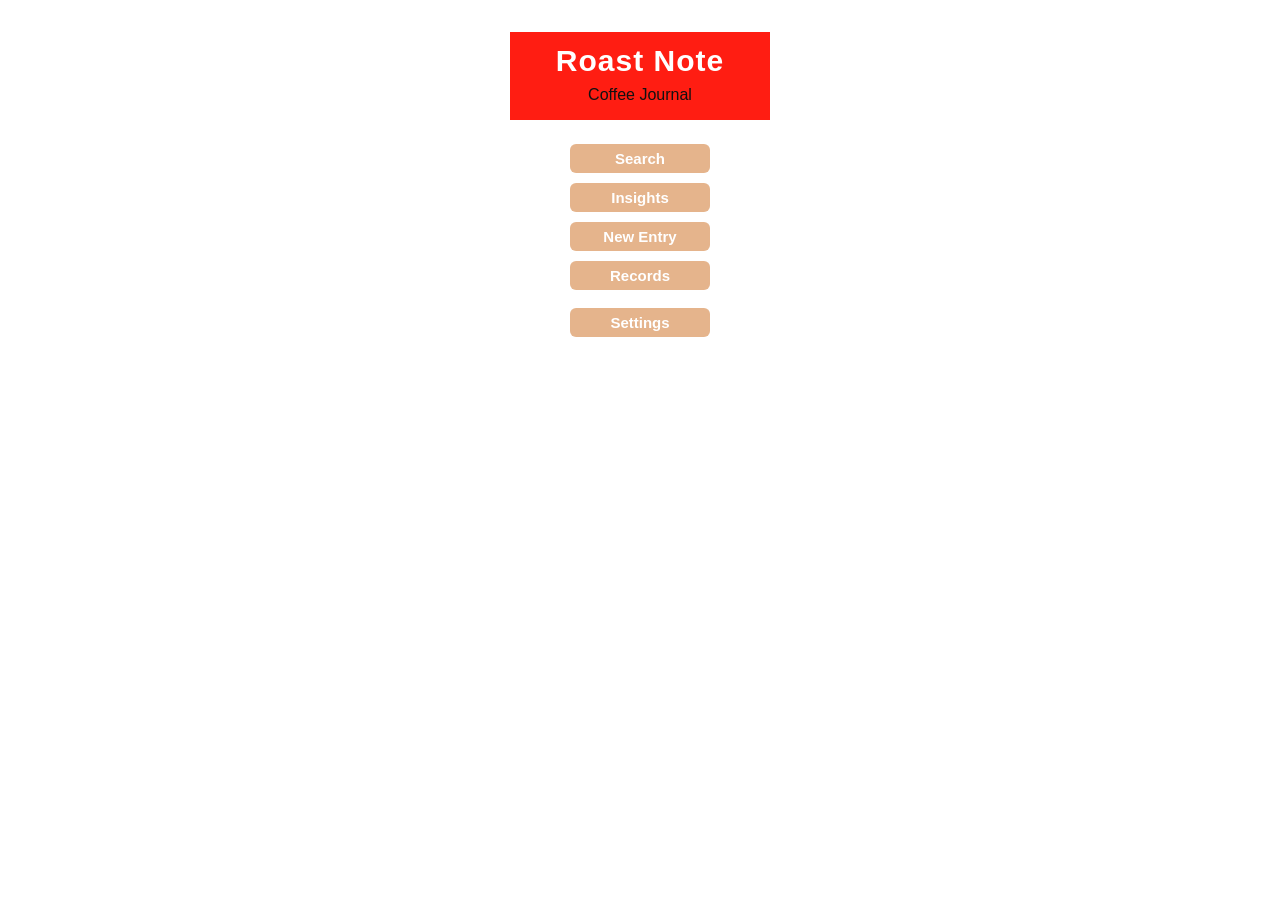
==== commit e4ef1a56: "Fix UI on the TOP screen" ====
--- a/docs/index.html
+++ b/docs/index.html
@@ -9,42 +9,32 @@
   <link rel="apple-touch-icon" sizes="180x180" href="./assets/icon.png">
   <meta name="apple-mobile-web-app-capable" content="yes">
 </head>
-<body>
+<body class="home">
   <header class="app-header home-header">
     <h1><a href="./index.html" class="logo-link">Roast Note</a></h1>
-    <p class="lead">コーヒーの記録、検索、分析をここから。</p>
+    <p class="lead">Coffee Journal</p>
   </header>
 
   <main class="container">
     <nav class="home-menu" aria-label="メインメニュー">
       <a class="menu-card" href="./search.html">
-        <span class="menu-icon">検索</span>
-        <strong>検索</strong>
-        <span>名前・コメント・タグから探す</span>
+        <span>Search</span>
       </a>
 
       <a class="menu-card" href="./analysis.html">
-        <span class="menu-icon">分析</span>
-        <strong>分析</strong>
-        <span>好みの傾向を見る</span>
+        <span>Insights</span>
       </a>
 
       <a class="menu-card" href="./register.html">
-        <span class="menu-icon">登録</span>
-        <strong>新規登録</strong>
-        <span>新しいコーヒーを記録する</span>
+        <span>New Entry</span>
       </a>
 
       <a class="menu-card" href="./records.html">
-        <span class="menu-icon">一覧</span>
-        <strong>登録データ</strong>
-        <span>最近の記録と全件を管理する</span>
+        <span>Records</span>
       </a>
 
       <a class="menu-card" href="./settings.html">
-        <span class="menu-icon">管理</span>
-        <strong>データ管理</strong>
-        <span>エクスポート・インポート・全削除</span>
+        <span>Settings</span>
       </a>
     </nav>
   </main>
--- a/docs/css/style.css
+++ b/docs/css/style.css
@@ -38,7 +38,7 @@
 }
 
 .logo-link::before {
-  content: "豆 ";
+  content: "🫘 ";
 }
 
 .lead {
@@ -335,3 +335,111 @@
   color: #66574e;
   text-align: center;
 }
+
+/* TOP専用 */
+body.home {
+  min-height: 100vh;
+  background:
+    linear-gradient(rgba(255,255,255,0.18), rgba(255,255,255,0.18)),
+    url("../assets/top-bg.png") center / cover no-repeat;
+}
+
+.home-header {
+  text-align: center;
+}
+
+.home-header h1,
+.home-header .lead {
+    width: 260px;
+    margin-left: auto;
+    margin-right: auto;
+    box-sizing: border-box;
+}
+
+.home-header h1 {
+  display: block;
+  padding: 12px 18px 4px;
+  background: #ff1d12;
+  color: #fff;
+  font-size: 30px;
+  letter-spacing: 1px;
+}
+
+.home-header .lead {
+  display: block;
+  margin-top: 0;
+  padding: 0 18px 12px;
+  background: #ff1d12;
+  color: #111;
+}
+
+.home-menu {
+  place-items: center;
+  gap: 10px;
+}
+
+.menu-card {
+  width: 140px;
+  min-height: 30px;
+  display: grid;
+  place-items: center;
+  padding: 6px 10px;
+  border-radius: 6px;
+  background: rgba(224, 164, 115, 0.82);
+  color: #fff;
+  font-weight: bold;
+  text-align: center;
+  box-shadow: none;
+}
+
+.menu-card span:last-child {
+  color: inherit;
+  font-size: 15px;
+}
+
+.menu-card[href="./settings.html"] {
+  width: auto;
+  min-height: auto;
+  margin-top: 8px;
+  padding: 0;
+  background: transparent;
+  color: #111;
+}
+
+.home .logo-link::before {
+  content: "";
+}
+
+/* .home .menu-card {
+  width: 140px;
+  min-height: 28px;
+  display: grid;
+  grid-template-columns: 1fr;
+  place-items: center;
+  padding: 6px 10px;
+  white-space: nowrap;
+} */
+.home .menu-card {
+  width: 140px;
+  min-height: 28px;
+  display: grid;
+  grid-template-columns: 1fr;
+  place-items: center;
+  padding: 6px 10px;
+  white-space: nowrap;
+  background: rgba(224, 164, 115, 0.82);
+  color: #fff;
+  text-align: center;
+}
+
+/* .home .menu-card[href="./settings.html"] {
+  margin-top: 8px;
+} */
+
+.home .menu-card span {
+  font-size: 15px;
+}
+
+.home .menu-card span:last-child {
+  font-size: 15px;
+}
